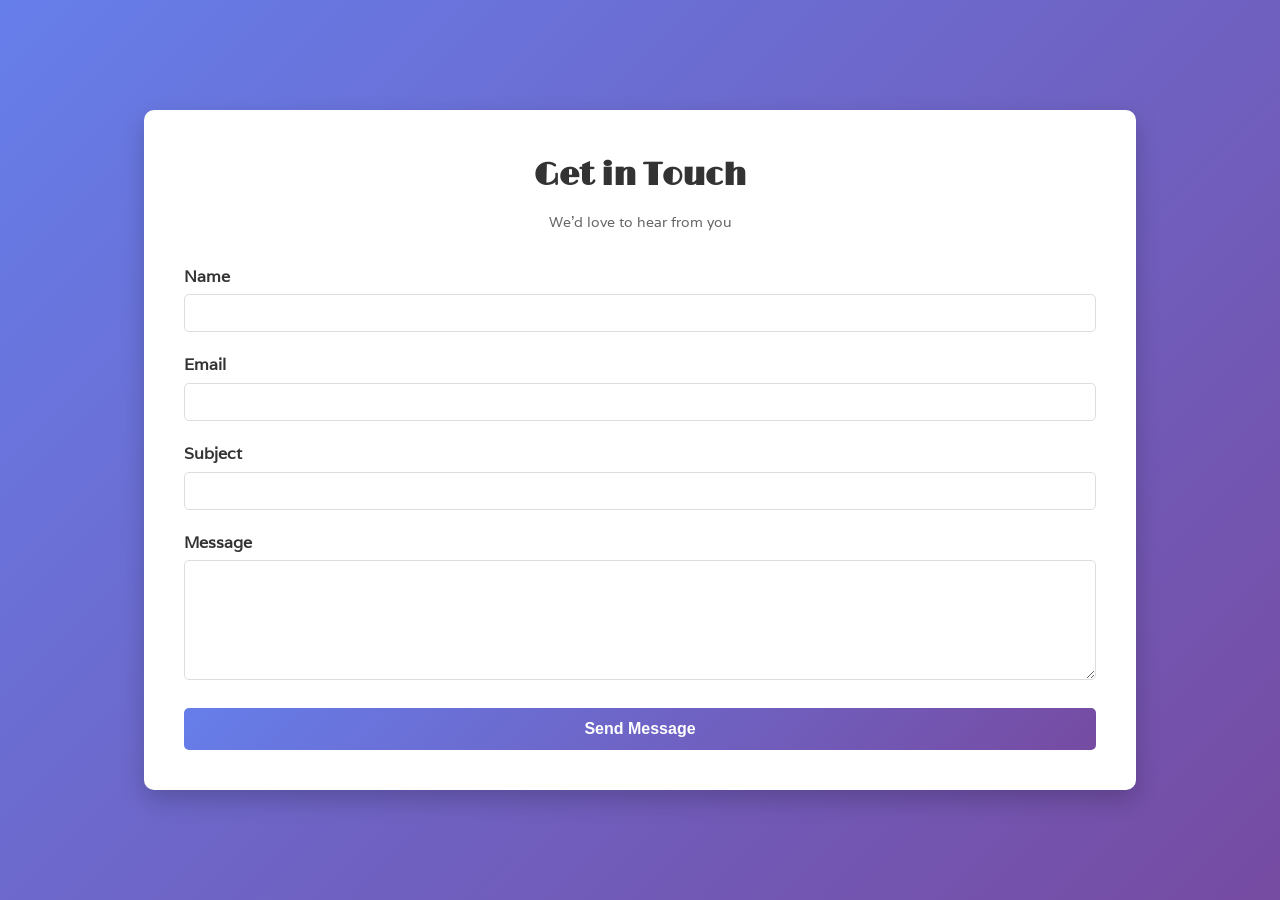
==== Proyectos/APP COLLECTOR/contact.html @ 96f08a8e "Animaciones y nuevas secciones" ====
<!DOCTYPE html>
<html lang="en">
<head>
    <meta charset="UTF-8">
    <meta name="viewport" content="width=device-width, initial-scale=1.0">
    <title>Contact Us</title>
    <style>
        * {
            margin: 0;
            padding: 0;
            box-sizing: border-box;
        }
        
        body {
            font-family: Arial, sans-serif;
            background: linear-gradient(135deg, #667eea 0%, #764ba2 100%);
            min-height: 100vh;
            display: flex;
            justify-content: center;
            align-items: center;
            padding: 20px;
        }
        
        .container {
            background: white;
            padding: 40px;
            border-radius: 10px;
            box-shadow: 0 10px 25px rgba(0, 0, 0, 0.2);
            max-width: 500px;
            width: 100%;
        }
        
        h1 {
            color: #333;
            margin-bottom: 10px;
            text-align: center;
        }
        
        .subtitle {
            color: #666;
            text-align: center;
            margin-bottom: 30px;
            font-size: 14px;
        }
        
        .form-group {
            margin-bottom: 20px;
        }
        
        label {
            display: block;
            margin-bottom: 5px;
            color: #333;
            font-weight: bold;
        }
        
        input, textarea {
            width: 100%;
            padding: 10px;
            border: 1px solid #ddd;
            border-radius: 5px;
            font-family: Arial, sans-serif;
            font-size: 14px;
        }
        
        textarea {
            resize: vertical;
            min-height: 120px;
        }
        
        input:focus, textarea:focus {
            outline: none;
            border-color: #667eea;
            box-shadow: 0 0 5px rgba(102, 126, 234, 0.3);
        }
        
        button {
            width: 100%;
            padding: 12px;
            background: linear-gradient(135deg, #667eea 0%, #764ba2 100%);
            color: white;
            border: none;
            border-radius: 5px;
            font-size: 16px;
            font-weight: bold;
            cursor: pointer;
            transition: transform 0.2s;
        }
        
        button:hover {
            transform: scale(1.02);
        }
    </style>
</head>
<body>
    <div class="container">
        <h1>Get in Touch</h1>
        <p class="subtitle">We'd love to hear from you</p>
        
        <form>
            <div class="form-group">
                <label for="name">Name</label>
                <input type="text" id="name" name="name" required>
            </div>
            
            <div class="form-group">
                <label for="email">Email</label>
                <input type="email" id="email" name="email" required>
            </div>
            
            <div class="form-group">
                <label for="subject">Subject</label>
                <input type="text" id="subject" name="subject" required>
            </div>
            
            <div class="form-group">
                <label for="message">Message</label>
                <textarea id="message" name="message" required></textarea>
            </div>
            
            <button type="submit">Send Message</button>
        </form>
    </div>
</body>
</html>
<link rel="stylesheet" href="css/style.css">
---- Proyectos/APP COLLECTOR/css/style.css ----
@import url('https://fonts.googleapis.com/css2?family=Limelight&family=Varela&display=swap');
@import "transition-style";

* {
    margin: 0;
    padding: 0;
    box-sizing: border-box;
}

:root {
    --primary: #2563eb;
    --primary-dark: #1e40af;
    --secondary: #0ea5e9;
    --dark: #0f172a;
    --light: #f8fafc;
    --gray: #94a3b8;
    --secundary-gray: 148, 163, 184;
    --opacity: 0.8;
}

body {
    font-family: "Varela", sans-serif;
    background-color: var(--dark);
    color: var(--light);
    line-height: 1.6;
}

h1,
h2,
h3 {
    font-family: "Limelight", sans-serif;
    font-size: 2rem;
}

.container {
    max-width: 80%;
    margin: 0 auto;
}

.shadow {
    box-shadow: 0px 0px 20px 0px #000;
}

.liquid-glass-style {
    /* Efecto Glassmorphism Core */
    background: var(--glass-bg);
    backdrop-filter: blur(8px);
    -webkit-backdrop-filter: blur(8px);

    /* Bordes e Iluminación Interna (Efecto Líquido) */
    background: color-mix(in oklab, var(--glass-bg) 90%, white 10%);
    border-color: white;
    box-shadow:
        0 25px 30px -5px rgba(0, 0, 0, 0.2),
        inset 0 2px 4px 0 rgba(255, 255, 255, 0.3);
}

.liquid-glass-style-secundary {
    background: var(--glass-bg);
    backdrop-filter: blur(8px);
    -webkit-backdrop-filter: blur(8px);
    border: 1px solid var(--glass-border);
    box-shadow:
        0 20px 25px -5px rgba(0, 0, 0, 0.1),
        0 8px 10px -6px rgba(0, 0, 0, 0.1),
        inset 0 1px 1px 0 rgba(255, 255, 255, 0.2);
    /*transition: all 0.3s cubic-bezier(0.4, 0, 0.2, 1);*/
}


/* ================= BOTONES ================= */

.btn {
    font-family: 'Varela', sans-serif;
    padding: 10px 18px;
    border-radius: 6px;
    font-weight: 600;
    cursor: pointer;
    border: none;
    transition: 0.3s ease;
}

.btn-outline {
    background: transparent;
    border: 2px solid var(--primary);
    color: var(--primary);
}

.btn-outline:hover {
    background: var(--primary);
    color: white;
}

.btn-primary {
    background: var(--primary);
    color: white;
}

.btn-primary:hover {
    background: var(--primary-dark);
}

.btn-secondary {
    background: var(--secondary);
    color: white;
    margin-top: 20px;
}

.btn-secondary:hover {
    opacity: 0.9;
}

.header-buttons {
    display: flex;
    flex-direction: column;
    gap: 10px;
}


/* ================= HEADER ================= */

.header {
    width: 80%;
    z-index: 99;
    position: fixed;
    display: flex;
    justify-content: space-around;
    align-items: center;
    margin-top: 20px;
    padding: 20px 2%;
    background-color: #111827;
    border-bottom: 1px solid #1f2937;
    border-radius: 25px;
    justify-self: anchor-center;
}

.menu-toggle {
    font-size: 1.8rem;
    background: none;
    border: none;
    color: var(--light);
    cursor: pointer;
}

.logo {
    width: 50%;
}

.logo a {
    font-family: "Limelight", sans-serif;
    font-weight: 400;
    font-style: normal;
    font-size: 1.4rem;
    font-weight: bold;
    color: var(--light);
}

.nav-primary {
    position: absolute;
    top: 100%;
    left: 0;
    width: 100%;
    background-color: #111827;
    display: none;
    flex-direction: column;
    padding: 20px;
}

.nav-primary .active {
    display: flex;
    margin-top: 10px;
    border-radius: 15px;
    animation: scale-up-tr 0.4s cubic-bezier(0.390, 0.575, 0.565, 1.000) both;
}

.nav-primary ul {
    list-style: none;
    display: flex;
    flex-direction: column;
    gap: 25px;
    margin-bottom: 20px;
}

.nav-primary a {
    text-decoration: none;
    color: var(--gray);
    font-weight: 500;
    transition: 0.3s ease;
}

.nav-primary a:hover {
    color: var(--light);
}


/* ================= HERO ================= */

.hero {
    margin: 0 auto;
    width: 90vw;
    height: 95vh;
    display: flex;
    align-items: center;
    justify-content: center;
    text-align: center;
    background-image: url('../assets/image.webp');
    background-size: cover;
    border-bottom-left-radius: 25px;
    border-bottom-right-radius: 25px;
}

.hero-content {
    max-width: 700px;
}

.hero h1 {
    font-family: "Limelight", sans-serif;
    font-size: 3rem;
    margin-bottom: 20px;
}

.hero p {
    font-size: 1.1rem;
    color: #cbd5e1;
}

/* ================= USER NUMBERS ================= */

.user-numbers {
    margin: 5% auto;
    /*background-color: rgba(var(--secundary-gray), 0.4);*/
    border-radius: 15px;
}

.user-numbers-container {
    display: flex;
    justify-content: space-around;
    align-items: center;
    padding: 4% 0;
}

.user-number-card {
    text-align: center;
}

/* ================= GENERAL INFORMATION ================= */

.general-information-header {
    text-align: center;
}

.general-information-footer {
    position: relative;
    display: flex;
    justify-content: center;
    align-items: center;
    margin-top: 5%;
}

.general-information-img-1, .general-information-img-3 {
    width: 250px;
    height: 250px;
    padding: 1%;
    object-fit: cover;
    border-radius: 15px;
}

.general-information-img-2{
    width: 250px;
    height: 450px;
    padding: 1%;
    margin: 1%;
    object-fit: cover;
    border-radius: 15px;
}


/* ================= NEW ARRIVALS ================= */

.new-arrivals {
    padding: 10% 2%;
}


.news-header {
    display: flex;
    justify-content: space-between;
    align-items: center;
    margin-bottom: 30px;
}

.news-grid {
    display: grid;
    grid-template-columns: repeat(auto-fit, minmax(190px, 1fr));
    gap: 25px;
}

.news-cards {
    background-color: #1f2937;
    border-radius: 15px;
    overflow: hidden;
    transition: transform .2s;

    &:hover {
        transform: scale(1.1);
    }
}

.news-cards img {
    width: 100%;
    height: 250px;
    object-fit: cover;
}

.news-cards ul {
    padding: 15px;
    list-style-type: none;
}

.new-arrivals ul li:first-child {
    font-size: 1.2rem;
    font-weight: bold;
}

.new-arrivals ul li:nth-child(2) {
    color: var(--gray);
}

.news-cards div h3 {
    font-size: 1.2rem;
}

/* ================= USER QUESTION ================= */

.user-question {
    max-width: 80%;
    margin: 0 auto;
    padding: 60px 20px;
}

.question-container {
    display: flex;
    flex-direction: row;
    justify-content: space-around;
    align-items: flex-start;
    gap: 20px;
}

.question-image img {
    width: 100%;
    border-radius: 25px;
}

.question-text {
    background-color: #ffffff;
    opacity: 0.8;
    border-width: 10px;
    border-style: solid;
    border-color: #1f2937;
    color: var(--dark);
    padding: 40px 20px 20px 20px;
    border-radius: 15px;
    z-index: 1;
}

.question-text div img {
    width: 30%;
}

.question-text div p {
    font-weight: bold;
}

.question-stars {
    padding-top: 5%;
    display: flex;
    flex-direction: row;
    align-items: flex-end;
    justify-content: space-between;
}

.user-profile {
    position: relative;
    z-index: 2;
}

.user-profile img {
    width: 100px;
    height: 100px;
    border-radius: 50%;
    overflow: hidden;
    margin-left: 15px;
    display: inline-block;
    translate: 0 30px;
}


/* ================= FOOTER ================= */

.footer {
    text-align: center;
    padding: 20px;
    background-color: #111827;
    border-top: 1px solid #1f2937;
    color: var(--gray);
}

/* ================= RESPONSIVE ================= */

@media (max-width: 1200px) {

    .logo a{
        font-size: 1.2rem;
    }
    
    .nav ul {
        flex-wrap: wrap;
        justify-content: center;
    }

    .hero h1 {
        font-size: 2.2rem;
    }

    .question-container, .general-information-footer, .user-numbers-container{
        flex-direction: column;
    }
}

@media (min-width: 1200px) {

    .menu-toggle {
        display: none;
    }

    .nav-primary {
        position: static;
        display: flex !important;
        flex-direction: row;
        align-items: center;
        justify-content: space-between;
        background: none;
        padding: 0;
    }

    .nav-primary ul {
        flex-direction: row;
        gap: 25px;
        margin: 0;
    }

    .header-buttons {
        flex-direction: row;
    }


}

/* ================= ANIMATIONS ================= */


@keyframes circle-swoop {
    from {
        clip-path: var(--circle-top-center-out);
    }

    to {
        clip-path: var(--circle-top-center-in);
    }
}

.--in-custom {
    --transition__duration: 1s;
    --transition__easing: ease-in-out;
    animation-name: circle-swoop;
}

    /*Animación de salida*/
@keyframes scale-out-tr {
  0% {
    -webkit-transform: scale(1);
            transform: scale(1);
    -webkit-transform-origin: 100% 0%;
            transform-origin: 100% 0%;
    opacity: 1;
  }
  100% {
    -webkit-transform: scale(0);
            transform: scale(0);
    -webkit-transform-origin: 100% 0%;
            transform-origin: 100% 0%;
    opacity: 1;
  }
}

    /*Animación de entrada*/
@keyframes scale-up-tr {
  0% {
    -webkit-transform: scale(0.5);
            transform: scale(0.5);
    -webkit-transform-origin: 100% 0%;
            transform-origin: 100% 0%;
  }
  100% {
    -webkit-transform: scale(1);
            transform: scale(1);
    -webkit-transform-origin: 100% 0%;
            transform-origin: 100% 0%;
  }
}


@keyframes circle-in-hesitate {
    0% {
        clip-path: circle(0% at 50% 0%);
    }

    40% {
        clip-path: circle(40% at 50% 0%);
    }

    100% {
        clip-path: circle(125% at 50% 0%);
    }
}

[transition-style="in:circle:hesitate"] {
    animation: 2.5s cubic-bezier(.25, 1, .30, 1) circle-in-hesitate both;
}
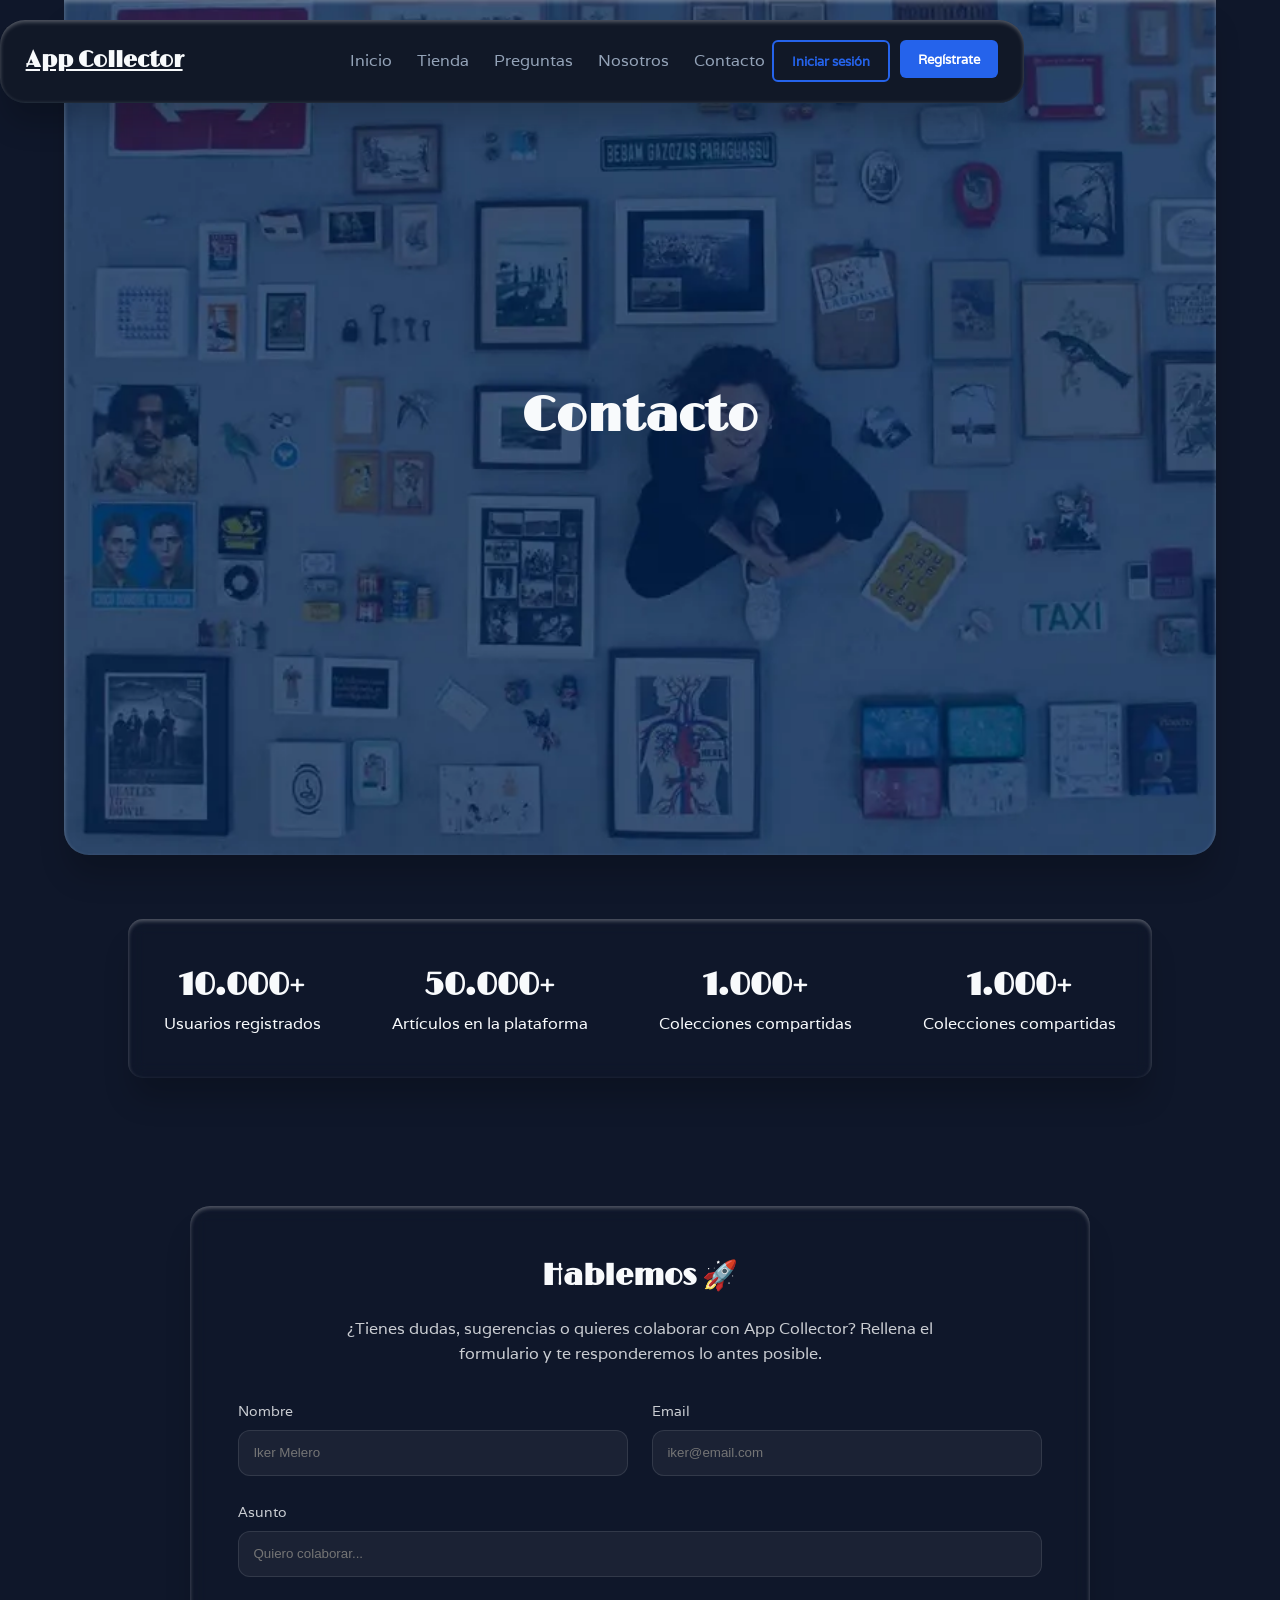
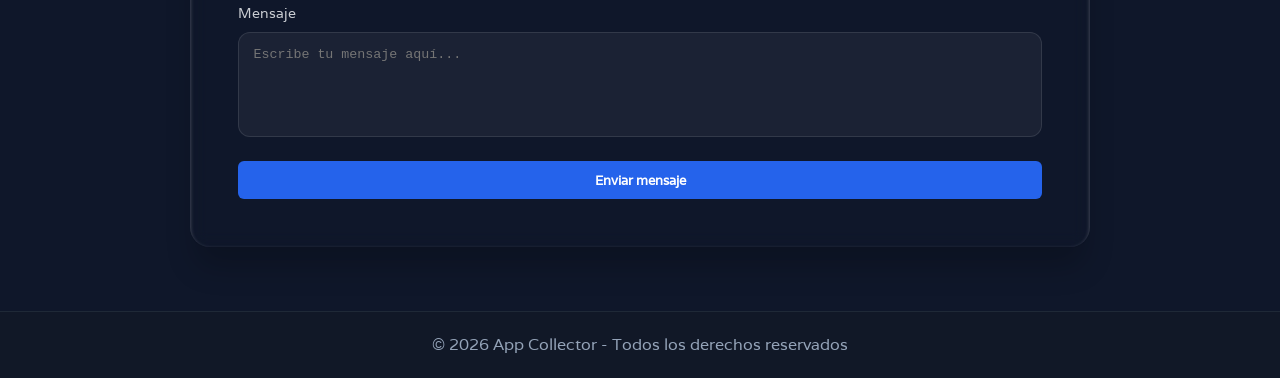
==== commit b9c2c205: "Archivos contact.html y .css terminados" ====
--- a/Proyectos/APP COLLECTOR/contact.html
+++ b/Proyectos/APP COLLECTOR/contact.html
@@ -1,126 +1,122 @@
-<!DOCTYPE html>
+<!doctype html>
 <html lang="en">
-<head>
-    <meta charset="UTF-8">
-    <meta name="viewport" content="width=device-width, initial-scale=1.0">
-    <title>Contact Us</title>
-    <style>
-        * {
-            margin: 0;
-            padding: 0;
-            box-sizing: border-box;
-        }
-        
-        body {
-            font-family: Arial, sans-serif;
-            background: linear-gradient(135deg, #667eea 0%, #764ba2 100%);
-            min-height: 100vh;
-            display: flex;
-            justify-content: center;
-            align-items: center;
-            padding: 20px;
-        }
-        
-        .container {
-            background: white;
-            padding: 40px;
-            border-radius: 10px;
-            box-shadow: 0 10px 25px rgba(0, 0, 0, 0.2);
-            max-width: 500px;
-            width: 100%;
-        }
-        
-        h1 {
-            color: #333;
-            margin-bottom: 10px;
-            text-align: center;
-        }
-        
-        .subtitle {
-            color: #666;
-            text-align: center;
-            margin-bottom: 30px;
-            font-size: 14px;
-        }
-        
-        .form-group {
-            margin-bottom: 20px;
-        }
-        
-        label {
-            display: block;
-            margin-bottom: 5px;
-            color: #333;
-            font-weight: bold;
-        }
-        
-        input, textarea {
-            width: 100%;
-            padding: 10px;
-            border: 1px solid #ddd;
-            border-radius: 5px;
-            font-family: Arial, sans-serif;
-            font-size: 14px;
-        }
-        
-        textarea {
-            resize: vertical;
-            min-height: 120px;
-        }
-        
-        input:focus, textarea:focus {
-            outline: none;
-            border-color: #667eea;
-            box-shadow: 0 0 5px rgba(102, 126, 234, 0.3);
-        }
-        
-        button {
-            width: 100%;
-            padding: 12px;
-            background: linear-gradient(135deg, #667eea 0%, #764ba2 100%);
-            color: white;
-            border: none;
-            border-radius: 5px;
-            font-size: 16px;
-            font-weight: bold;
-            cursor: pointer;
-            transition: transform 0.2s;
-        }
-        
-        button:hover {
-            transform: scale(1.02);
-        }
-    </style>
-</head>
-<body>
-    <div class="container">
-        <h1>Get in Touch</h1>
-        <p class="subtitle">We'd love to hear from you</p>
-        
-        <form>
-            <div class="form-group">
-                <label for="name">Name</label>
-                <input type="text" id="name" name="name" required>
+  <head>
+    <meta charset="UTF-8" />
+    <meta name="viewport" content="width=device-width, initial-scale=1.0" />
+    <title>App Collector</title>
+    <link rel="stylesheet" href="css/style.css" />
+    <link rel="stylesheet" href="css/contact.css" />
+  </head>
+  <body>
+    <!-- ================= HEADER ================= -->
+    <header class="header liquid-glass-style">
+      <div class="logo">
+        <a href="#">App Collector</a>
+      </div>
+
+      <button class="menu-toggle" aria-label="Abrir menú">☰</button>
+
+      <nav class="nav-primary">
+        <ul>
+          <li><a href="index.html">Inicio</a></li>
+          <li><a href="index.html">Tienda</a></li>
+          <li><a href="index.html">Preguntas</a></li>
+          <li><a href="index.html">Nosotros</a></li>
+          <li><a href="contact.html">Contacto</a></li>
+        </ul>
+
+        <div class="header-buttons">
+          <a href="login.html"
+            ><button class="btn btn-outline">Iniciar sesión</button></a
+          >
+          <a href="login.html"
+            ><button class="btn btn-primary">Regístrate</button></a
+          >
+        </div>
+      </nav>
+    </header>
+    <main>
+      <!-- ================= HERO ================= -->
+      <section
+        transition-style="in:circle:hesitate"
+        class="hero liquid-glass-style"
+      >
+        <div class="hero-content">
+          <h1>Contacto</h1>
+        </div>
+      </section>
+
+      <!-- ================= USER NUMBERS ================= -->
+      <section class="user-numbers liquid-glass-style container">
+        <div class="user-numbers-container">
+          <div class="user-number-card">
+            <h2>10.000+</h2>
+            <p>Usuarios registrados</p>
+          </div>
+          <div class="user-number-card">
+            <h2>50.000+</h2>
+            <p>Artículos en la plataforma</p>
+          </div>
+          <div class="user-number-card">
+            <h2>1.000+</h2>
+            <p>Colecciones compartidas</p>
+          </div>
+          <div class="user-number-card">
+            <h2>1.000+</h2>
+            <p>Colecciones compartidas</p>
+          </div>
+        </div>
+      </section>
+
+      <!-- ================= CONTACT FORM ================= -->
+      <section class="contact-section container">
+        <div class="contact-card liquid-glass-style">
+          <div class="contact-info">
+            <h2>Hablemos 🚀</h2>
+            <p>
+              ¿Tienes dudas, sugerencias o quieres colaborar con App Collector?
+              Rellena el formulario y te responderemos lo antes posible.
+            </p>
+          </div>
+
+          <form class="contact-form">
+            <div class="form-row">
+              <div class="input-group">
+                <label>Nombre</label>
+                <input type="text" placeholder="Iker Melero" required />
+              </div>
+
+              <div class="input-group">
+                <label>Email</label>
+                <input type="email" placeholder="iker@email.com" required />
+              </div>
             </div>
-            
-            <div class="form-group">
-                <label for="email">Email</label>
-                <input type="email" id="email" name="email" required>
+
+            <div class="input-group">
+              <label>Asunto</label>
+              <input type="text" placeholder="Quiero colaborar..." required />
             </div>
-            
-            <div class="form-group">
-                <label for="subject">Subject</label>
-                <input type="text" id="subject" name="subject" required>
+
+            <div class="input-group">
+              <label>Mensaje</label>
+              <textarea
+                rows="5"
+                placeholder="Escribe tu mensaje aquí..."
+                required
+              ></textarea>
             </div>
-            
-            <div class="form-group">
-                <label for="message">Message</label>
-                <textarea id="message" name="message" required></textarea>
-            </div>
-            
-            <button type="submit">Send Message</button>
-        </form>
-    </div>
-</body>
+
+            <button type="submit" class="btn btn-primary full">
+              Enviar mensaje
+            </button>
+          </form>
+        </div>
+      </section>
+    </main>
+    <!-- ================= FOOTER ================= -->
+    <footer class="footer">
+      <p>© 2026 App Collector - Todos los derechos reservados</p>
+    </footer>
+
+  </body>
 </html>
-<link rel="stylesheet" href="css/style.css">
--- a/Proyectos/APP COLLECTOR/css/style.css
+++ b/Proyectos/APP COLLECTOR/css/style.css
@@ -1,5 +1,4 @@
 @import url('https://fonts.googleapis.com/css2?family=Limelight&family=Varela&display=swap');
-@import "transition-style";
 
 * {
     margin: 0;
@@ -254,7 +253,8 @@
     display: flex;
     justify-content: center;
     align-items: center;
-    margin-top: 5%;
+    margin: 5% 0 5% 0;
+
 }
 
 .general-information-img-1, .general-information-img-3 {
@@ -274,11 +274,63 @@
     border-radius: 15px;
 }
 
+/* ================= CATEGORÍAS ================= */
+
+.categories {
+    padding: 5% 2%;
+    background-color: #0d1526;
+}
+
+.categories-header {
+    text-align: center;
+    margin-bottom: 40px;
+}
+
+.categories-header p {
+    color: var(--gray);
+    margin-top: 10px;
+}
+
+.categories-grid {
+    display: grid;
+    grid-template-columns: repeat(auto-fit, minmax(150px, 1fr));
+    gap: 20px;
+}
+
+.category-card {
+    background-color: #1f2937;
+    border-radius: 15px;
+    padding: 30px 20px;
+    text-align: center;
+    cursor: pointer;
+    transition: transform 0.2s ease;
+}
+
+.category-card:hover {
+    transform: scale(1.05);
+}
+
+.category-icon {
+    font-size: 2.5rem;
+    display: block;
+    margin-bottom: 12px;
+}
+
+.category-card h3 {
+    font-size: 1rem;
+    margin-bottom: 6px;
+}
+
+.category-card p {
+    color: var(--gray);
+    font-size: 0.85rem;
+}
+
 
 /* ================= NEW ARRIVALS ================= */
 
 .new-arrivals {
-    padding: 10% 2%;
+    padding: 5% 2%;
 }
 
 
@@ -352,12 +404,11 @@
 }
 
 .question-text {
-    background-color: #ffffff;
-    opacity: 0.8;
-    border-width: 10px;
+    background-color: #1f2937;;
+   /*  border-width: 10px;
     border-style: solid;
-    border-color: #1f2937;
-    color: var(--dark);
+    border-color: #1f2937; */
+    color: var(--light);
     padding: 40px 20px 20px 20px;
     border-radius: 15px;
     z-index: 1;
@@ -377,6 +428,10 @@
     flex-direction: row;
     align-items: flex-end;
     justify-content: space-between;
+}
+
+.question-stars div p {
+    color: var(--primary);
 }
 
 .user-profile {
@@ -394,6 +449,176 @@
     translate: 0 30px;
 }
 
+/* ================= ABOUT US ================= */
+
+.about-us {
+    padding: 8% 0;
+}
+
+.about-us .container {
+    display: flex;
+    flex-direction: column;
+    gap: 40px;
+}
+
+.information-about {
+    display: flex;
+    justify-content: space-between;
+    align-items: center;
+    gap: 40px;
+    background-color: #1f2937;
+    border-radius: 20px;
+    padding: 50px 40px;
+    flex-wrap: wrap;
+}
+
+.about-text {
+    flex: 2;
+    /* min-width: 250px; */
+}
+
+.about-text h2 {
+    margin-bottom: 20px;
+}
+
+.about-text p {
+    color: var(--gray);
+    margin-bottom: 15px;
+}
+
+.about-text .btn {
+    margin-top: 10px;
+}
+
+.about-stats {
+    flex: 1;
+    min-width: 200px;
+    display: flex;
+    flex-direction: column;
+    gap: 25px;
+    border-left: 2px solid #2563eb;
+    padding-left: 30px;
+}
+
+.about-stat h3 {
+    font-size: 1.8rem;
+    color: var(--secondary);
+}
+
+.about-stat p {
+    color: var(--gray);
+    font-size: 0.9rem;
+}
+
+/* Eventos */
+
+.events-about h2 {
+    margin-bottom: 25px;
+}
+
+.events-list {
+    display: flex;
+    flex-direction: column;
+    gap: 15px;
+}
+
+.event-item {
+    display: flex;
+    align-items: center;
+    gap: 20px;
+    background-color: #1f2937;
+    border-radius: 15px;
+    padding: 20px 25px;
+    flex-wrap: wrap;
+}
+
+.event-date {
+    display: flex;
+    flex-direction: column;
+    align-items: center;
+    background-color: var(--primary);
+    border-radius: 10px;
+    padding: 10px 18px;
+    min-width: 60px;
+    flex-shrink: 0;
+}
+
+.event-day {
+    font-family: "Limelight", sans-serif;
+    font-size: 1.6rem;
+    line-height: 1;
+}
+
+.event-month {
+    font-size: 0.75rem;
+    letter-spacing: 1px;
+}
+
+.event-info {
+    flex: 1;
+}
+
+.event-info h3 {
+    font-size: 1rem;
+    margin-bottom: 4px;
+}
+
+.event-info p {
+    color: var(--gray);
+    font-size: 0.9rem;
+}
+
+/* ================= NEWSLETTER ================= */
+
+.newsletter {
+    margin: 5% auto;
+    width: 80%;
+    border-radius: 20px;
+    padding: 60px 40px;
+    text-align: center;
+    background-color: #111827;
+}
+
+.newsletter-content h2 {
+    margin-bottom: 15px;
+}
+
+.newsletter-content > p {
+    color: var(--gray);
+    max-width: 500px;
+    margin: 0 auto 30px auto;
+}
+
+.newsletter-form {
+    display: flex;
+    justify-content: center;
+    gap: 12px;
+    flex-wrap: wrap;
+}
+
+.newsletter-input {
+    font-family: "Varela", sans-serif;
+    padding: 10px 18px;
+    border-radius: 6px;
+    border: 2px solid #1f2937;
+    background-color: #1f2937;
+    color: var(--light);
+    font-size: 1rem;
+    width: 300px;
+    outline: none;
+    transition: border-color 0.3s;
+}
+
+.newsletter-input:focus {
+    border-color: var(--primary);
+}
+
+.newsletter-disclaimer {
+    margin-top: 15px;
+    color: var(--gray);
+    font-size: 0.85rem;
+}
+
 
 /* ================= FOOTER ================= */
 
@@ -424,6 +649,33 @@
 
     .question-container, .general-information-footer, .user-numbers-container{
         flex-direction: column;
+    }
+    .steps-container {
+        flex-direction: column;
+        align-items: center;
+    }
+
+    .step-arrow {
+        transform: rotate(90deg);
+    }
+
+    .information-about {
+        flex-direction: column;
+    }
+
+    .about-stats {
+        border-left: none;
+        border-top: 2px solid var(--primary);
+        padding-left: 0;
+        padding-top: 25px;
+        flex-direction: row;
+        justify-content: space-around;
+        width: 100%;
+    }
+
+    .newsletter {
+        width: 95%;
+        padding: 40px 20px;
     }
 }
 
@@ -526,4 +778,5 @@
 
 [transition-style="in:circle:hesitate"] {
     animation: 2.5s cubic-bezier(.25, 1, .30, 1) circle-in-hesitate both;
-}+}
+/********************************************/
--- a/Proyectos/APP COLLECTOR/css/contact.css
+++ b/Proyectos/APP COLLECTOR/css/contact.css
@@ -0,0 +1,88 @@
+/* CONTENEDOR */
+.contact-section {
+    padding: 4rem 1rem;
+    display: flex;
+    justify-content: center;
+}
+
+.contact-card {
+    width: 100%;
+    max-width: 900px;
+    padding: 3rem;
+    border-radius: 20px;
+    display: flex;
+    flex-direction: column;
+    gap: 2rem;
+}
+
+/* INFO */
+.contact-info {
+    text-align: center;
+}
+
+.contact-info h2 {
+    margin-bottom: 1rem;
+    font-size: 1.8rem;
+}
+
+.contact-info p {
+    max-width: 600px;
+    margin: 0 auto;
+    opacity: 0.8;
+}
+
+/* FORM */
+.contact-form {
+    display: flex;
+    flex-direction: column;
+    gap: 1.5rem;
+}
+
+.form-row {
+    display: flex;
+    gap: 1.5rem;
+}
+
+.input-group {
+    display: flex;
+    flex-direction: column;
+    gap: 0.5rem;
+    width: 100%;
+}
+
+.input-group label {
+    font-size: 0.9rem;
+    opacity: 0.8;
+}
+
+.input-group input,
+.input-group textarea {
+    padding: 0.9rem;
+    border-radius: 12px;
+    border: 1px solid rgba(255, 255, 255, 0.1);
+    background: rgba(255, 255, 255, 0.05);
+    color: white;
+    resize: none;
+    outline: none;
+    transition: 0.3s;
+}
+
+.input-group input:focus,
+.input-group textarea:focus {
+    border-color: #4f8cff;
+}
+
+.full {
+    width: 100%;
+}
+
+/* RESPONSIVE */
+@media (max-width: 768px) {
+    .contact-card {
+        padding: 2rem;
+    }
+
+    .form-row {
+        flex-direction: column;
+    }
+}
